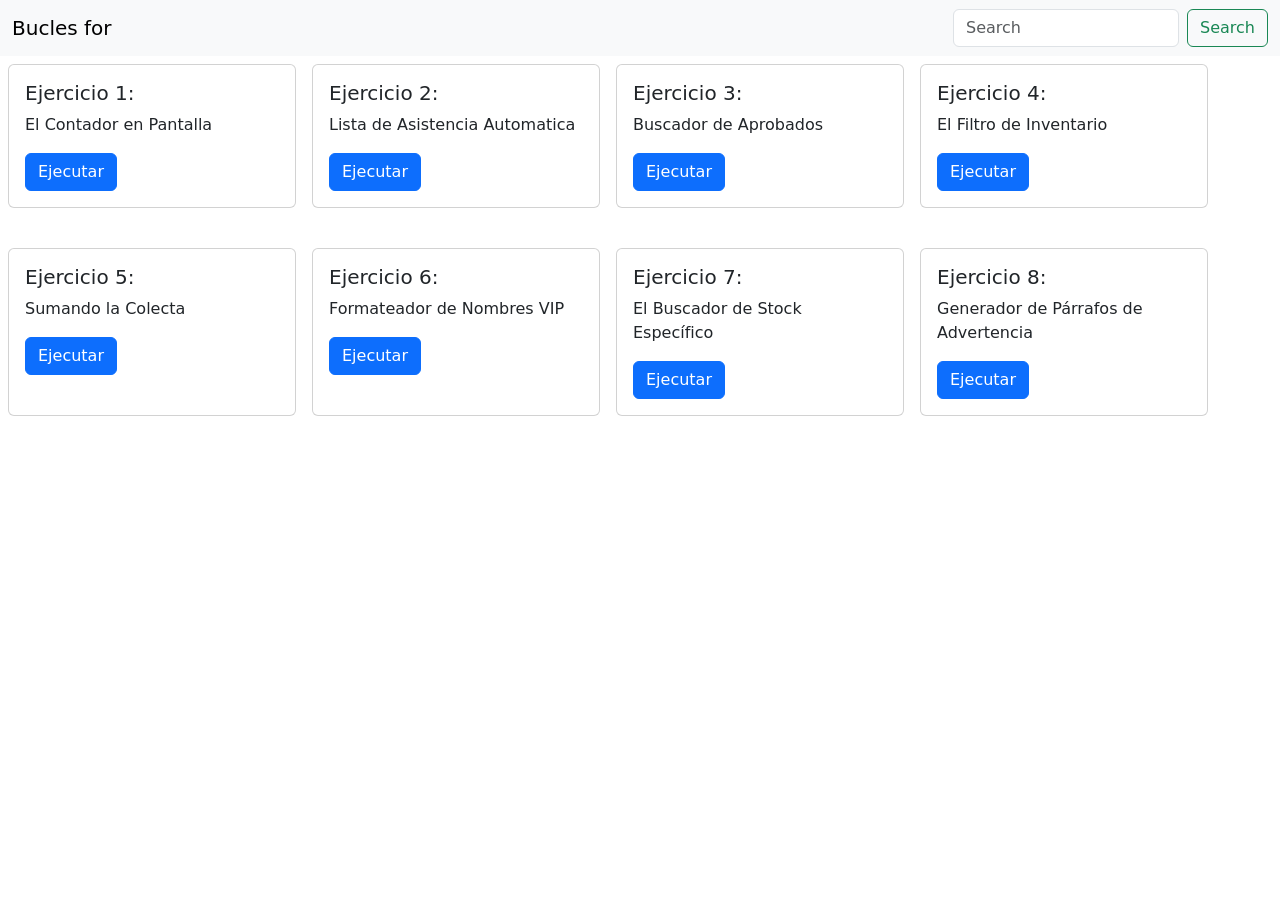
==== bucles.html @ 3bfe974e "hola" ====
<!DOCTYPE html>
<html lang="es">

<head>
    <meta charset="UTF-8">
    <meta name="viewport" content="width=device-width, initial-scale=1.0">
    <!-- Autor del documento -->
    <meta name="author" content="danieljimenezliceovvh.cl">
    <link rel="stylesheet" href="static/css/bucles.css">
    <!-- Bootstrap CSS -->
    <link href="https://cdn.jsdelivr.net/npm/bootstrap@5.3.8/dist/css/bootstrap.min.css" rel="stylesheet"
        integrity="sha384-sRIl4kxILFvY47J16cr9ZwB07vP4J8+LH7qKQnuqkuIAvNWLzeN8tE5YBujZqJLB" crossorigin="anonymous">
    <title>Bucles for</title>
</head>

<body>
    <header>
        <nav class="navbar bg-body-tertiary">
            <div class="container-fluid">
                <a class="navbar-brand">Bucles for</a>
                <form class="d-flex" role="search">
                    <input class="form-control me-2" type="search" placeholder="Search" aria-label="Search" />
                    <button class="btn btn-outline-success" type="submit">Search</button>
                </form>
            </div>
        </nav>
        <main class="contenedor p-2 d-flex flex-wrap gap-3">
            <div class="card mb-4" style="width: 18rem;">
                <div class="card-body">
                    <h5 class="card-title">Ejercicio 1:</h5>
                    <p class="card-text">El Contador en Pantalla</p>
                    <a href="#" class="btn btn-primary" onclick="Contador()">Ejecutar</a>
                    <div id="resultadoContainer" class="mt-4 d-none">
                        <h5>Resultado</h5>
                        <div id="result1" class="alert alert-success fw-bold"></div>
                    </div>
                </div>
            </div>

            <div class="card mb-4" style="width: 18rem;">
                <div class="card-body">
                    <h5 class="card-title">Ejercicio 2:</h5>
                    <p class="card-text">Lista de Asistencia Automatica</p>
                    <a href="#" class="btn btn-primary" onclick="lista()">Ejecutar</a>
                    <div id="resultadoContainer2" class="mt-4 d-none">
                        <h5>Resultado</h5>
                        <div id="result2" class="alert alert-success fw-bold"></div>
                    </div>
                </div>
            </div>
            <div class="card mb-4" style="width: 18rem;">
                <div class="card-body">
                    <h5 class="card-title">Ejercicio 3:</h5>
                    <p class="card-text"> Buscador de Aprobados </p>
                    <a href="#" class="btn btn-primary" onclick="notas()">Ejecutar</a>
                    <div id="resultadoContainer3" class="mt-4 d-none">
                        <h5>Resultado</h5>
                        <div id="result3" class="alert alert-success fw-bold"></div>
                    </div>
                </div>
            </div>
            <div class="card mb-4" style="width: 18rem;">
                <div class="card-body">
                    <h5 class="card-title">Ejercicio 4:</h5>
                    <p class="card-text">El Filtro de Inventario</p>
                    <a href="#" class="btn btn-primary" onclick="Inventario()">Ejecutar</a>
                    <div id="resultadoContainer" class="mt-4 d-none">
                        <h5>Resultado</h5>
                        <div id="result1" class="alert alert-success fw-bold"></div>
                    </div>
                </div>
            </div>
            <div class="card mb-4" style="width: 18rem;">
                <div class="card-body">
                    <h5 class="card-title">Ejercicio 5:</h5>
                    <p class="card-text">Sumando la Colecta</p>
                    <a href="#" class="btn btn-primary" onclick="Sumando()">Ejecutar</a>
                    <div id="resultadoContainer" class="mt-4 d-none">
                        <h5>Resultado</h5>
                        <div id="result1" class="alert alert-success fw-bold"></div>
                    </div>
                </div>
            </div>
            <div class="card mb-4" style="width: 18rem;">
                <div class="card-body">
                    <h5 class="card-title">Ejercicio 6:</h5>
                    <p class="card-text"> Formateador de Nombres VIP</p>
                    <a href="#" class="btn btn-primary" onclick="Formateador()">Ejecutar</a>
                    <div id="resultadoContainer" class="mt-4 d-none">
                        <h5>Resultado</h5>
                        <div id="result1" class="alert alert-success fw-bold"></div>
                    </div>
                </div>
            </div>
            <div class="card mb-4" style="width: 18rem;">
                <div class="card-body">
                    <h5 class="card-title">Ejercicio 7:</h5>
                    <p class="card-text"> El Buscador de Stock Específico</p>
                    <a href="#" class="btn btn-primary" onclick="Stock()">Ejecutar</a>
                    <div id="resultadoContainer" class="mt-4 d-none">
                        <h5>Resultado</h5>
                        <div id="result1" class="alert alert-success fw-bold"></div>
                    </div>
                </div>
            </div>
            <div class="card mb-4" style="width: 18rem;">
                <div class="card-body">
                    <h5 class="card-title">Ejercicio 8:</h5>
                    <p class="card-text">Generador de Párrafos de Advertencia</p>
                    <a href="#" class="btn btn-primary" onclick="Generador()">Ejecutar</a>
                    <div id="resultadoContainer" class="mt-4 d-none">
                        <h5>Resultado</h5>
                        <div id="result1" class="alert alert-success fw-bold"></div>
                    </div>
                </div>
            </div>
        </main>
        </div>
        </div>
    </header>

    <!-- Script JS -->
    <script src="static/js/bucles.js"></script>
    <!-- Bootstrap JS -->
    <script src="https://cdn.jsdelivr.net/npm/bootstrap@5.3.8/dist/js/bootstrap.bundle.min.js"
        integrity="sha384-FKyoEForCGlyvwx9Hj09JcYn3nv7wiPVlz7YYwJrWVcXK/BmnVDxM+D2scQbITxI"
        crossorigin="anonymous"></script>
</body>

</html>
---- static/css/bucles.css ----
/* Reinicio de los estilos */
* {
margin: 0;
padding: 0;
box-sizing: border-box;
}

body {
    background-color: black;
}
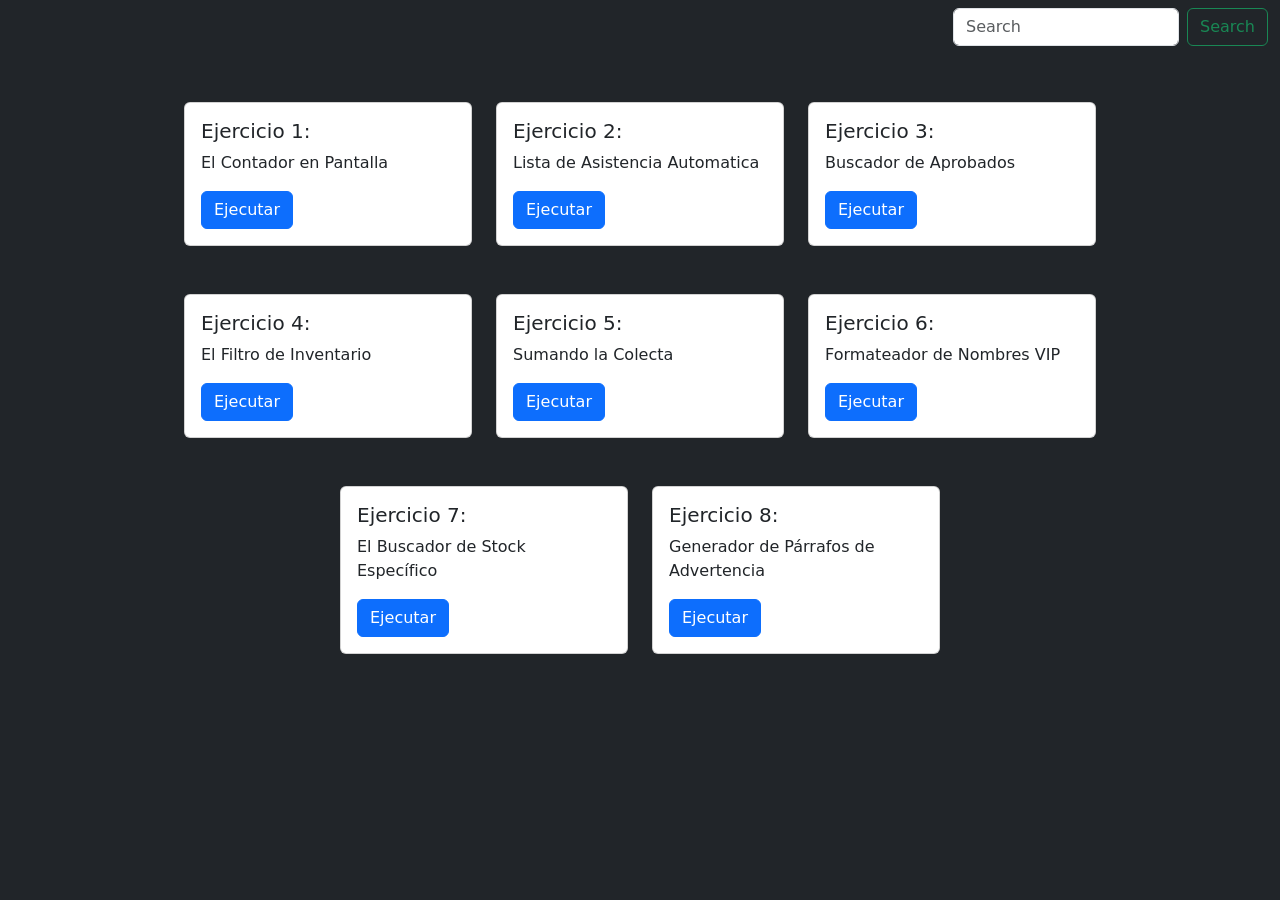
==== commit 3a03cae1: "listo" ====
--- a/bucles.html
+++ b/bucles.html
@@ -7,24 +7,26 @@
     <!-- Autor del documento -->
     <meta name="author" content="danieljimenezliceovvh.cl">
     <link rel="stylesheet" href="static/css/bucles.css">
+    <!-- Boostrap icons -->
+     <link rel="stylesheet" href="https://cdn.jsdelivr.net/npm/bootstrap-icons@1.13.1/font/bootstrap-icons.min.css">
     <!-- Bootstrap CSS -->
     <link href="https://cdn.jsdelivr.net/npm/bootstrap@5.3.8/dist/css/bootstrap.min.css" rel="stylesheet"
         integrity="sha384-sRIl4kxILFvY47J16cr9ZwB07vP4J8+LH7qKQnuqkuIAvNWLzeN8tE5YBujZqJLB" crossorigin="anonymous">
     <title>Bucles for</title>
 </head>
 
-<body>
+<body class="bg-dark text-white">
     <header>
-        <nav class="navbar bg-body-tertiary">
+        <nav class="navbar ">
             <div class="container-fluid">
-                <a class="navbar-brand">Bucles for</a>
+                <a class="navbar-brand fs-1 text-warning"><i class="bi bi-javascript"></i></a>
                 <form class="d-flex" role="search">
                     <input class="form-control me-2" type="search" placeholder="Search" aria-label="Search" />
                     <button class="btn btn-outline-success" type="submit">Search</button>
                 </form>
             </div>
         </nav>
-        <main class="contenedor p-2 d-flex flex-wrap gap-3">
+        <main class="contenedor p-5 d-flex flex-wrap gap-4 align-items-center justify-content-center">
             <div class="card mb-4" style="width: 18rem;">
                 <div class="card-body">
                     <h5 class="card-title">Ejercicio 1:</h5>
--- a/static/css/bucles.css
+++ b/static/css/bucles.css
@@ -7,4 +7,4 @@
 
 body {
     background-color: black;
-}+}
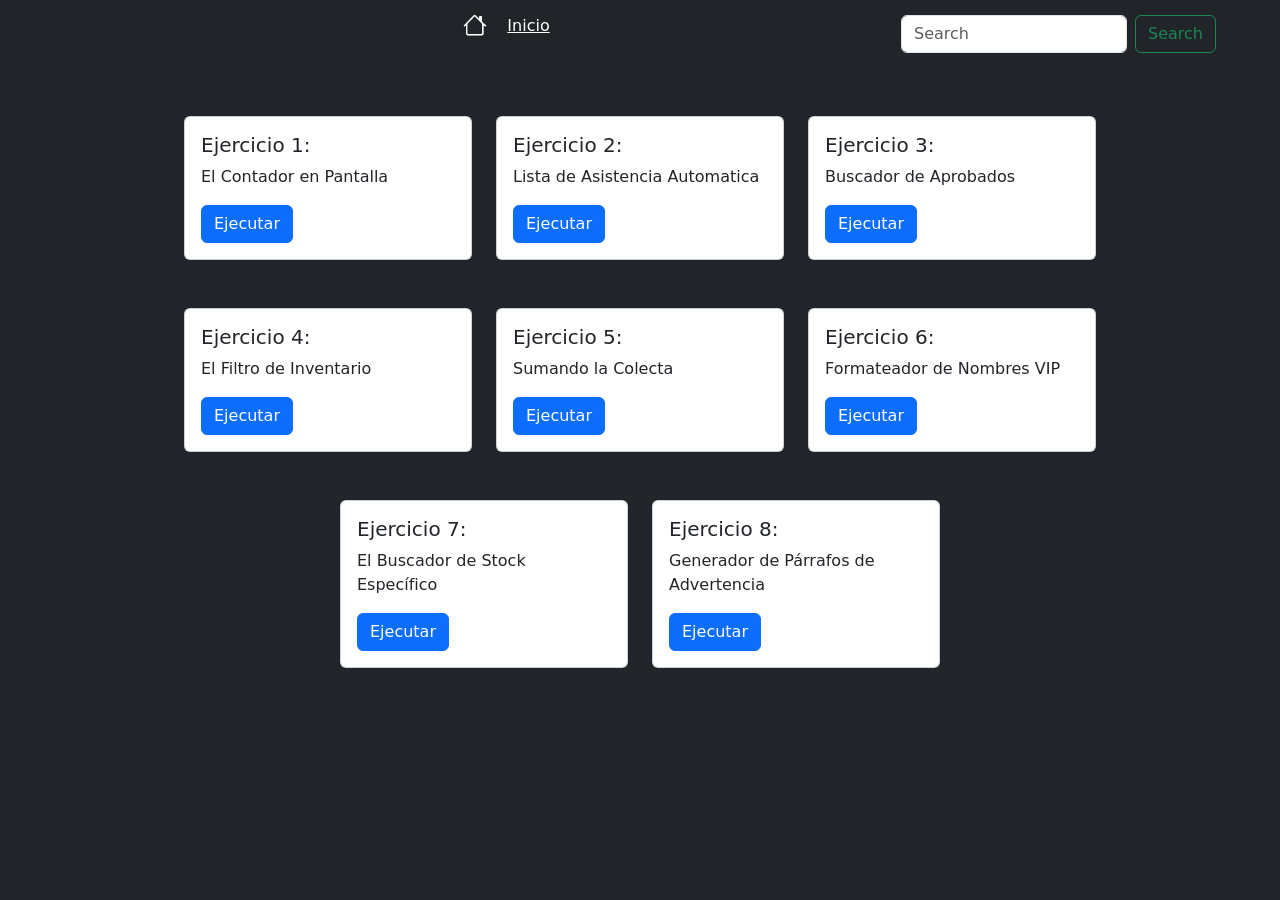
==== commit 147f1c91: "actualizado" ====
--- a/bucles.html
+++ b/bucles.html
@@ -17,9 +17,12 @@
 
 <body class="bg-dark text-white">
     <header>
-        <nav class="navbar ">
+        <nav class="navbar d-flex align-items-center>
             <div class="container-fluid">
                 <a class="navbar-brand fs-1 text-warning"><i class="bi bi-javascript"></i></a>
+                <ul>
+                    <li><i class="bi bi-house fs-4"></i><a href="portada.html">Inicio</a></li>
+                </ul>
                 <form class="d-flex" role="search">
                     <input class="form-control me-2" type="search" placeholder="Search" aria-label="Search" />
                     <button class="btn btn-outline-success" type="submit">Search</button>
--- a/static/css/bucles.css
+++ b/static/css/bucles.css
@@ -5,6 +5,23 @@
 box-sizing: border-box;
 }
 
-body {
-    background-color: black;
+ul {
+    display: flex;
+    align-items: center;
 }
+
+li {
+    display: flex;
+    list-style: none;
+    align-items: center;
+    gap: 20px;
+}
+
+li a {
+    color: #Fff;
+}
+
+header {
+    margin: 0 auto;
+    width: 90%;
+}
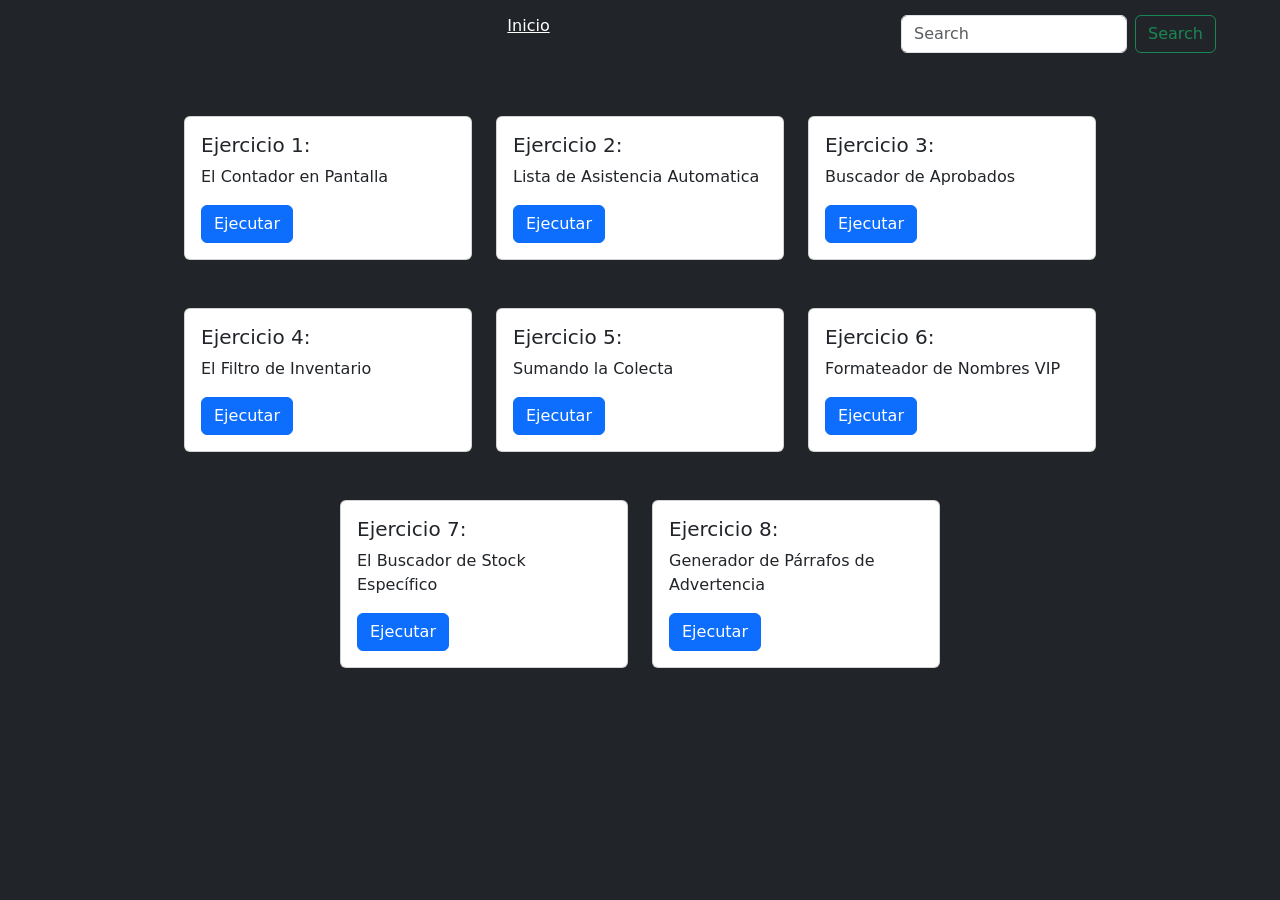
==== commit e54c8396: "suceso" ====
--- a/bucles.html
+++ b/bucles.html
@@ -15,7 +15,7 @@
     <title>Bucles for</title>
 </head>
 
-<body class="bg-dark text-white">
+<body class="bg-dark text-blak">
     <header>
         <nav class="navbar d-flex align-items-center>
             <div class="container-fluid">
